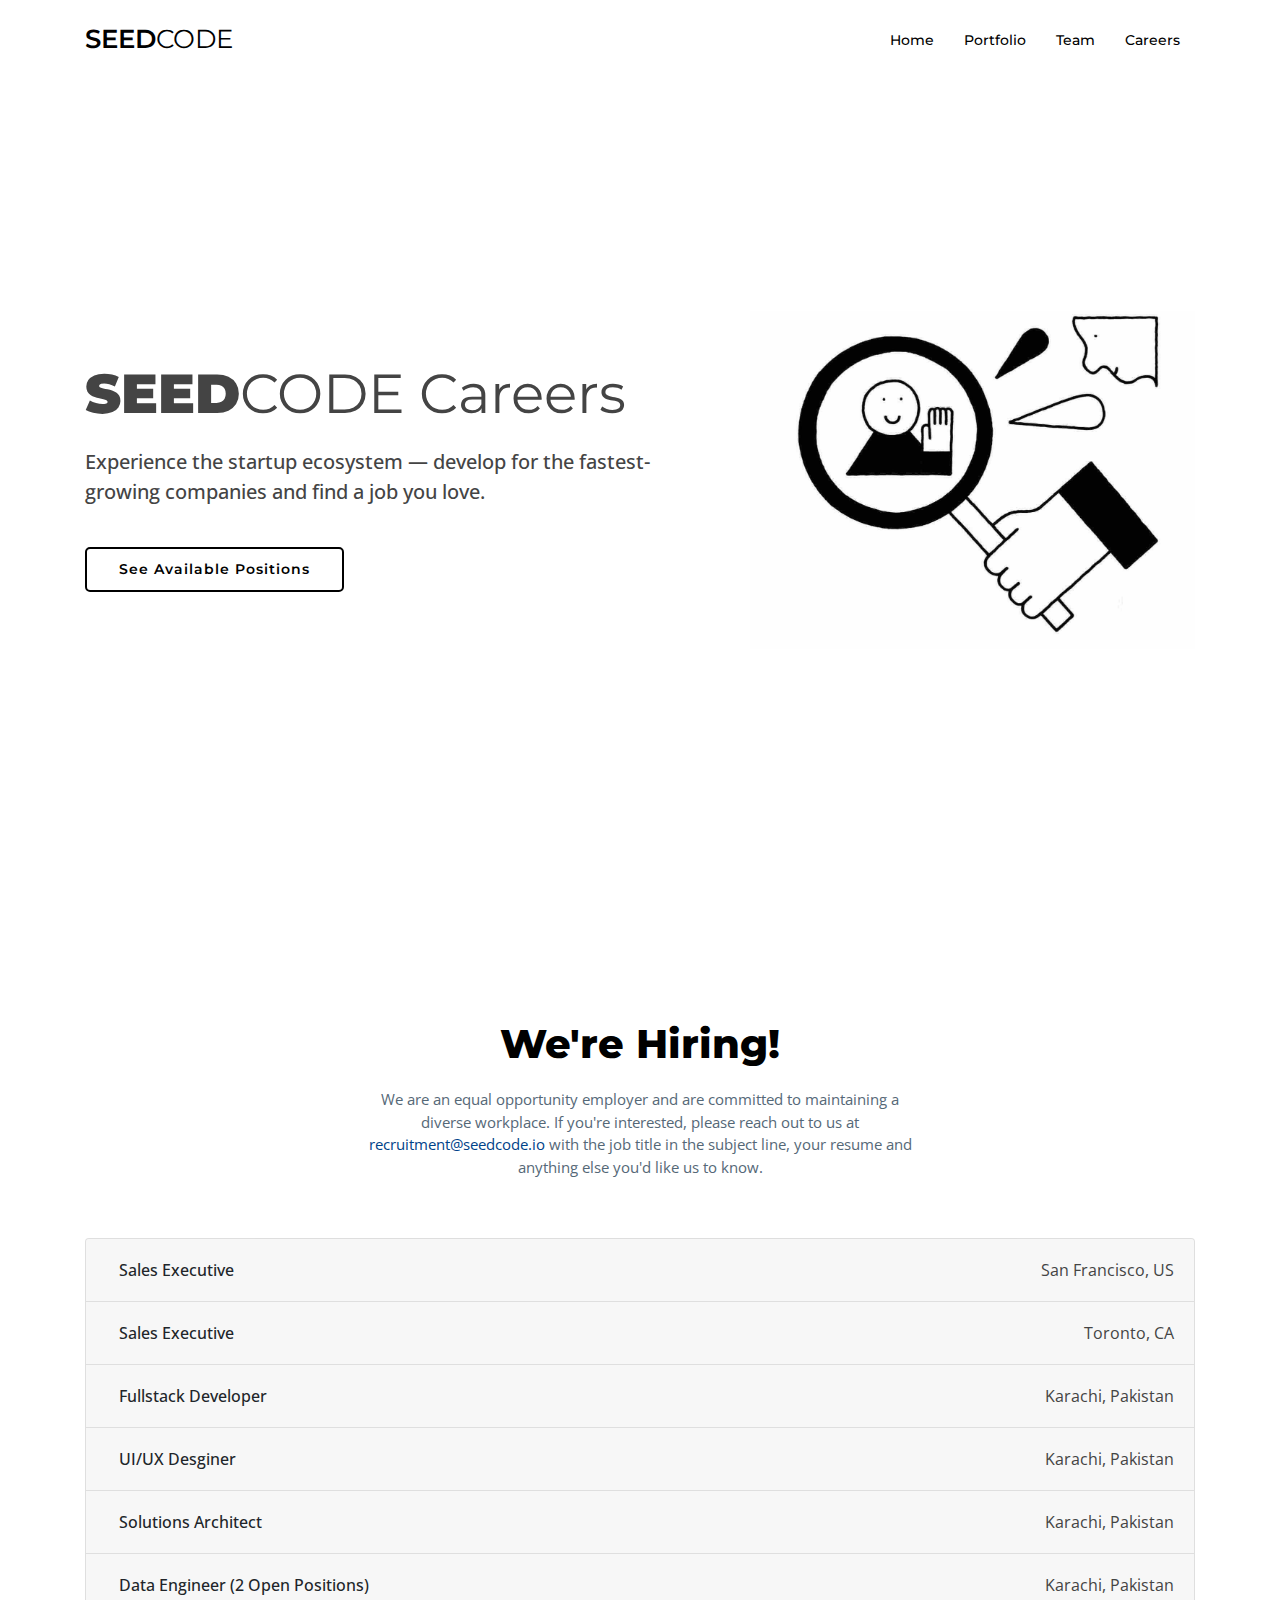
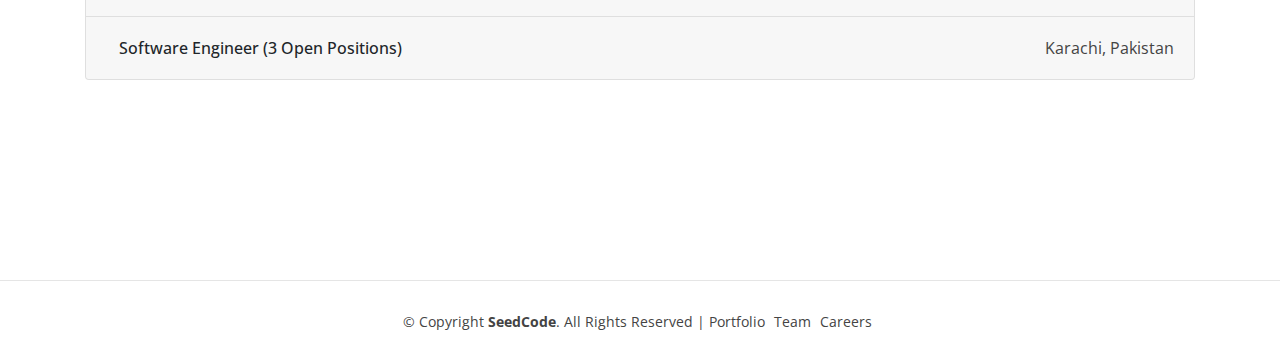
==== careers.html @ 5e0aa7c3 "html extensions" ====
<!DOCTYPE html>
<html lang="en">

<head>
    <meta charset="utf-8">
    <title>SeedCode - Software Development, Mobile, DevOps</title>
    <meta content="width=device-width, initial-scale=1.0" name="viewport">
    <meta content="Software Development, Mobile, DevOps" name="keywords">
    <meta content="Software Development, Mobile, DevOps" name="description">

    <!-- Favicons -->
    <!-- <link href="img/favicon.png" rel="icon"> -->
    <link href="img/apple-touch-icon.png" rel="apple-touch-icon">

    <!-- Google Fonts -->
    <link href="https://fonts.googleapis.com/css?family=Open+Sans:300,300i,400,400i,700,700i|Montserrat:300,400,500,700"
        rel="stylesheet">

    <!-- Bootstrap CSS File -->
    <link href="lib/bootstrap/css/bootstrap.min.css" rel="stylesheet">

    <!-- Libraries CSS Files -->
    <link href="lib/font-awesome/css/font-awesome.min.css" rel="stylesheet">
    <link href="lib/animate/animate.min.css" rel="stylesheet">
    <link href="lib/ionicons/css/ionicons.min.css" rel="stylesheet">
    <link href="lib/owlcarousel/assets/owl.carousel.min.css" rel="stylesheet">
    <link href="lib/lightbox/css/lightbox.min.css" rel="stylesheet">


    <!-- Main Stylesheet File -->
    <link href="css/style.css" rel="stylesheet">
</head>

<body>

    <!--==========================
  Header
  ============================-->
    <header id="header" class="fixy">
        <div class=" container">

            <div class="logo float-left">
                <!-- Uncomment below if you prefer to use an image logo -->
                <h1 class="text-light"><a href="/"><span>SEED<span class="sp">CODE</a></h1>
            </div>

            <nav class="main-nav float-right d-none d-lg-block">
                <ul>
                    <li class="active"><a href="/">Home</a></li>
                    <li><a href="/#portfolio">Portfolio</a></li>
                    <li><a href="/#team">Team</a></li>
                    <li><a href="https://seedcode.io/careers">Careers</a></li>
                </ul>
            </nav><!-- .main-nav -->

        </div>
    </header><!-- #header -->

    <section id="sub-intro" class="d-flex align-items-center">
        <div class="container">
            <div class="row" style="margin-top: -100px;">
                <div class="col-lg-7 order-2 order-lg-1  sub-intro-info">
                    <h2>SEED<span style="font-weight: 400">CODE Careers</h2>
                    <p>Experience the startup ecosystem — develop for the fastest-growing companies and find a
                        job you love.</p>
                    <div>
                        <a href="#positions" class="btn-main scrollto">See Available Positions</a>
                    </div>
                </div>
                <div class="col-lg-5 order-1 order-lg-2 sub-intro-img">
                    <img src="img/about-img.jpg" class="img-fluid" alt="">
                </div>
            </div>
    </section><!-- #intro -->

    <section id="positions">
        <div class="container">
            <header class="section-header">
                <h3>We're Hiring!</h3>
                <P> We are an equal opportunity employer and are committed to maintaining a diverse workplace.
                    If you're interested, please reach out to us at <a
                        href="mailto:recruitment@seedcode.io">recruitment@seedcode.io</a> with the job title in the
                    subject line, your resume and
                    anything else you'd like us to know.</P>
            </header>
            <div class="accordion" id="accordionExample">
                <div class="card">
                    <div class="card-header" id="headingThree">
                        <div class="spread">
                            <button class="btn collapsed" type="button" data-toggle="collapse" style="font-weight: 500;"
                                data-target="#collapse0" aria-expanded="false" aria-controls="collapse0">
                                Sales Executive
                            </button>
                            <span>San Francisco, US</span>
                        </div>
                    </div>
                    <div id="collapse0" class="collapse" aria-labelledby="heading0" data-parent="#accordionExample">
                        <div class="card-body p-5">
                            <p>
                                We're looking for a Sales Executives who will participate in key aspects of the sales
                                cycle, including generating leads, driving opportunities and managing prospect
                                relationships. This position requires an entrepreneurial mindset to identify and reach
                                prospects. Experience selling B2B services is important. The self-motivated individual
                                will have an understanding and experience with Consultative Selling.
                            </p>
                            <h6>Qualification</h6>
                            <ul class="details_list">
                                <li>2-5 years sales experience selling b2b technology services a must</li>
                                <li>Has experience selling outsourced software development</li>
                                <li>Has had experience selling IT staff augmentation for software development</li>
                                <li>Strong network of CXO’s within territory with proven ability to close enterprise
                                    accounts</li>
                                <li>Should be a motivated self-starter capable of hunting and closing opportunities</li>
                                <li>Ability to manage solution sales in a consultative manner</li>
                                <li>Successful sales track record with the ability to provide documented results</li>
                                <li>BS/BA and demonstrated direct sales proficiency</li>
                                <li>Travel as needed and typically only for large prospects that are well qualified
                                    (averages less than 25% currently)</li>
                                <li>GREAT attitude</li>
                                <li>Excellent communication skills verbal and written – experience creating tailored
                                    client proposals</li>
                            </ul>
                        </div>
                    </div>
                </div>
                <div class="card">
                    <div class="card-header" id="headingThree">
                        <div class="spread">
                            <button class="btn collapsed" type="button" data-toggle="collapse" style="font-weight: 500;"
                                data-target="#collapse01" aria-expanded="false" aria-controls="collapse01">
                                Sales Executive
                            </button>
                            <span>Toronto, CA</span>
                        </div>
                    </div>
                    <div id="collapse01" class="collapse" aria-labelledby="heading01" data-parent="#accordionExample">
                        <div class="card-body p-5">
                            <p>
                                We're looking for a Sales Executives who will participate in key aspects of the sales
                                cycle, including generating leads, driving opportunities and managing prospect
                                relationships. This position requires an entrepreneurial mindset to identify and reach
                                prospects. Experience selling B2B services is important. The self-motivated individual
                                will have an understanding and experience with Consultative Selling.
                            </p>
                            <h6>Qualification</h6>
                            <ul class="details_list">
                                <li>2-5 years sales experience selling b2b technology services a must</li>
                                <li>Has experience selling outsourced software development</li>
                                <li>Has had experience selling IT staff augmentation for software development</li>
                                <li>Strong network of CXO’s within territory with proven ability to close enterprise
                                    accounts</li>
                                <li>Should be a motivated self-starter capable of hunting and closing opportunities</li>
                                <li>Ability to manage solution sales in a consultative manner</li>
                                <li>Successful sales track record with the ability to provide documented results</li>
                                <li>BS/BA and demonstrated direct sales proficiency</li>
                                <li>Travel as needed and typically only for large prospects that are well qualified
                                    (averages less than 25% currently)</li>
                                <li>GREAT attitude</li>
                                <li>Excellent communication skills verbal and written – experience creating tailored
                                    client proposals</li>
                            </ul>
                        </div>
                    </div>
                </div>
                <div class="card">
                    <div class="card-header" id="headingThree">
                        <div class="spread">
                            <button class="btn collapsed" type="button" data-toggle="collapse" style="font-weight: 500;"
                                data-target="#collapseOne" aria-expanded="false" aria-controls="collapseOne">
                                Fullstack Developer
                            </button>
                            <span>Karachi, Pakistan</span>
                        </div>
                    </div>
                    <div id="collapseOne" class="collapse" aria-labelledby="headingPe" data-parent="#accordionExample">
                        <div class="card-body p-5">
                            <h6>Education</h6>
                            <ul>
                                <li>Bachelor’s degree or higher in Computer
                                    Engineering, Computer Science or related field.</li>
                            </ul>
                            <h6>Skills & Experience</h6>
                            <ul class="details_list">
                                <li>Experience in Software and System Architecture design</li>
                                <li>Hands-on experience with web development in any of the following languages: Python,
                                    Go, C#, JavaScript (Node, Angular)</li>
                                <li>Experience with back-end development and relational databases (Postgres, MySQL,
                                    Oracle, etc.)</li>
                                <li>Experience with open source technologies and NoSQL DB technology such as Couchbase,
                                    Elasticsearch, RabbitMQ, MongoDB, Cassandra, Redis, etc.</li>
                                <li>Proven ability with cloud technologies such as Amazon Web Services (not just EC2)
                                    and/or Azure.</li>
                                <li>Ability to work with Project Managers to develop task-level project plans and
                                    proposals</li>
                                <li>Ability to develop secure solutions and knowledge of industry best practices
                                    regarding information security</li>
                                <li>Excellent oral and written communication</li>
                                <li>Self-motivation and the ability to work under minimal supervision</li>
                                <li>Strong understanding of cross-browser compatibility and limitation issues</li>
                                <li>Experience with Modern UI Frameworks (e.g. React, Vue, Angular) and Flux UI
                                    architecture</li>
                                <li>Experience with cloud provider services and container technologies (e.g. AWS, MS
                                    Azure, Chef, Docker, Google App Engine)</li>
                                <li>Working knowledge of Web Services and RESTful architecture</li>
                                <li>Experience working on teams using agile development techniques</li>
                            </ul>
                        </div>
                    </div>
                </div>
                <div class="card">
                    <div class="card-header" id="headingThree">
                        <div class="spread">
                            <button class="btn collapsed" type="button" data-toggle="collapse" style="font-weight: 500;"
                                data-target="#collapse2" aria-expanded="false" aria-controls="collapse2">
                                UI/UX Desginer
                            </button>
                            <span>Karachi, Pakistan</span>
                        </div>
                    </div>
                    <div id="collapse2" class="collapse" aria-labelledby="heading2" data-parent="#accordionExample">
                        <div class="card-body p-5">

                            <h6>Qualifications</h6>
                            <ul>
                                <li>Two (2+) years previous experience in UI, engineering, UX, programming, or related
                                    position.</li>
                                <li>Demonstrated ability to clearly and effectively communicate design processes, ideas,
                                    and solutions to teams and clients.</li>
                                <li>Demonstrated ability to work effectively in a team setting including synthesizing
                                    abstract ideas into concrete designs.</li>
                                <li>Demonstrated ability to work with clients to understand detailed requirements and
                                    design complete user experiences that meet client needs and vision.</li>
                                <li>Demonstrated ability to iterate designs and solutions efficiently and intelligently.
                                </li>

                                <li>Experience working in an agile/scrum development process.</li>
                                <li>Demonstrated computer skills; HTML, CSS, JavaScript, IT, and programming
                                    troubleshooting.</li>
                                <li>Demonstrated experience using wire-framing tools, storyboards and user flows.
                                </li>
                                <li>Demonstrated experience in using UX design best practices to design solutions
                                    across multiple platforms (desktop, tablet, phone, ar, vr etc.).</li>
                                <li>In-depth understanding of the latest UI/UX design and technology trends and
                                    their role in a commercial environment.</li>
                                <li>Demonstrated ability to multitask, prioritize, and manage time efficiently</li>
                                <li>Demonstrated verbal and written communication skills</li>
                            </ul>
                        </div>
                    </div>
                </div>
                <div class="card">
                    <div class="card-header" id="headingThree">
                        <div class="spread">
                            <button class="btn collapsed" type="button" data-toggle="collapse" style="font-weight: 500;"
                                data-target="#collapseThree" aria-expanded="false" aria-controls="collapseThree">
                                Solutions Architect
                            </button>
                            <span>Karachi, Pakistan</span>
                        </div>
                    </div>
                    <div id="collapseThree" class="collapse" aria-labelledby="headingThree"
                        data-parent="#accordionExample">
                        <div class="card-body p-5">
                            <p> We're looking for a candidate with 5 or more years of experience in successfully driving
                                software development activities, architecting
                                and creating technical specifications, technical leadership and mentoring. Our ideal
                                candidate will be
                                skilled at working in Agile environments with off-shore and
                                cross-functional teams, is dedicated to customer satisfaction, has high-energy with a
                                positive attitude, and is proactive, organized, and detail-oriented.</p>
                            <h6>Education</h6>
                            <ul>
                                <li>Bachelor’s’ degree or higher in Computer
                                    Engineering, Computer Science or related field.</li>
                            </ul>
                            <h6>Skills & Experience</h6>
                            <ul>
                                <li>Strong skill sets in Software or System Architecture design</li>
                                <li>Hands-on experience with software development in one or more of the following
                                    languages: Python, Java, Go, C#, JavaScript/Typescript (Node/Angular)</li>
                                <li>Experience with back-end development and relational databases (Postgres, MySQL,
                                    Oracle, Sql Server, etc.)</li>
                                <li>Experience in open source technologies and NoSQL DB technology such as MongoDB,
                                    Couchbase, Elasticsearch, RabbitMQ, Cassandra, Redis, etc.</li>
                                <li>Understanding of tiered architectures, Service Orientation and Microservices</li>
                                <li>Professional or personal experience with public cloud providers (Amazon Web Service,
                                    Microsoft Azure, Google Cloud Platform)</li>
                                <li>Experience with creating and integrating well documented web services (SOAP or
                                    REST).</li>
                                <li>Strong knowledge of application-profiling and performance-tuning</li>
                                <li>Experience and understanding of Agile and Scrum process and concepts</li>
                                <li>Ability to estimate software development effort given a set of requirements and
                                    assumptions</li>
                                <li>Ability to work with Project Managers to technical implementation plans</li>
                                <li>Ability to develop secure solutions and knowledge of industry best practices
                                    regarding information security</li>
                                <li>Excellent oral and written communication skills</li>
                            </ul>
                        </div>
                    </div>
                </div>
                <div class="card">
                    <div class="card-header" id="headingThree">
                        <div class="spread">
                            <button class="btn collapsed" type="button" data-toggle="collapse" style="font-weight: 500;"
                                data-target="#collapse4" aria-expanded="false" aria-controls="collapse4">
                                Data Engineer (2 Open Positions)
                            </button>
                            <span>Karachi, Pakistan</span>
                        </div>
                    </div>
                    <div id="collapse4" class="collapse" aria-labelledby="heading4" data-parent="#accordionExample">
                        <div class="card-body p-5">
                            <h6>Education</h6>
                            <ul>
                                <li>Bachelor’s degree or higher in Data Science, Computer
                                    Engineering, Computer Science or related field.</li>
                            </ul>
                            <h6>Skills & Experience</h6>
                            <ul>
                                <li>Good communication skills</li>
                                <li>Experience with Apache Hadoop, Hive, Spark, Airflow, Sqoop, Snowflake, Apache Livy,
                                    Delta Lake</li>
                                <li>Experience with streaming technologies such as kafka</li>
                                <li>Experience of working with programming languages like Scala, Java, SQL, Python, R
                                    etc.</li>
                                <li>Experience with IAC and automation frameworks such as Terraform, Ansible, Jenkins
                                    and Packer</li>
                                <li>Ability to dig deeper into the issues of the production critical systems and provide
                                    permanent fixes for the system</li>
                                <li>Experience in managing data in relational databases and developing ETL pipelines
                                </li>
                                <li>Exposure to enterprise level service such as Cloudera, Databricks, AWS, etc</li>
                                <li>Exposure to AWS data services and technologies such as EC2, EMR, Kinesis, Lambda,
                                    DynamoDB are nice to have</li>
                            </ul>
                        </div>
                    </div>
                </div>
                <div class="card">
                    <div class="card-header" id="headingThree">
                        <div class="spread">
                            <button class="btn collapsed" type="button" data-toggle="collapse" style="font-weight: 500;"
                                data-target="#collapse5" aria-expanded="false" aria-controls="collapse5">
                                Software Engineer (3 Open Positions)
                            </button>
                            <span>Karachi, Pakistan</span>
                        </div>
                    </div>
                    <div id="collapse5" class="collapse" aria-labelledby="heading5" data-parent="#accordionExample">
                        <div class="card-body p-5">
                            <h6>Education</h6>
                            <ul>
                                <li>Bachelor’s degree or higher in Computer
                                    Engineering, Computer Science or related field.</li>
                            </ul>
                            <h6>Skills & Experience</h6>
                            <ul>
                                <li>Extensive expertise in Java, C/C++ or GoLang </li>
                                <li>Strong concepts of TCP/IP</li>
                                <li>Experience with distributed systems</li>
                                <li>Experience with one or more technologies such as Node.js, Python, Java, Scala,
                                    GoLang will be a plus</li>
                                <li>Knowledge or work experience with cloud provider services and container technologies
                                    (AWS, MA Azure, Chef, Docker, Google App Engine)</li>
                                <li>Proficiency with Git</li>
                                <li>Must have worked on multi-threading models</li>
                                <li>Ability to work with Project Managers to develop task-level project plans and
                                    proposals</li>
                                <li>Knowledge of industry best practices regarding information security</li>
                                <li>Excellent oral and written communication</li>
                                <li>Implementing digital platforms across various processes of an organization</li>
                                <li>Prior experience working in an Agile environment</li>
                                <li>Bachelor’s degree or higher in Computer Engineering or Computer Science (equivalent
                                    in experience is considered)</li>
                            </ul>
                        </div>
                    </div>
                </div>
            </div>
        </div>
    </section>

    <footer id="footer">

        <div class="container">
            <div class="copyright">
                &copy; Copyright <strong>SeedCode</strong>. All Rights Reserved |
                <a class="footer-a" href="index.html#portfolio">Portfolio</a>
                <a class="footer-a" href="index.html#team">Team</a>
                <a class="footer-a" href="careers.html">Careers</a>
            </div>

        </div>
    </footer><!-- #footer -->

    <a href="#" class="back-to-top"><i class="fa fa-chevron-up"></i></a>

    <!-- Uncomment below i you want to use a preloader -->
    <!-- <div id="preloader"></div> -->

    <!-- JavaScript Libraries -->
    <script src="lib/jquery/jquery.min.js"></script>
    <script src="lib/jquery/jquery-migrate.min.js"></script>
    <script src="lib/bootstrap/js/bootstrap.bundle.min.js"></script>
    <script src="lib/easing/easing.min.js"></script>
    <script src="lib/mobile-nav/mobile-nav.js"></script>
    <script src="lib/wow/wow.min.js"></script>
    <script src="lib/waypoints/waypoints.min.js"></script>
    <script src="lib/counterup/counterup.min.js"></script>
    <script src="lib/owlcarousel/owl.carousel.min.js"></script>
    <script src="lib/isotope/isotope.pkgd.min.js"></script>
    <script src="lib/lightbox/js/lightbox.min.js"></script>
    <!-- Contact Form JavaScript File -->
    <script src="contactform/contactform.js"></script>

    <!-- Template Main Javascript File -->
    <script src="js/main.js"></script>

</body>

</html>
---- css/style.css ----
/*
  Theme Name: NewBiz
  Theme URL: https://bootstrapmade.com/newbiz-bootstrap-business-template/
  Author: BootstrapMade.com
  License: https://bootstrapmade.com/license/
*/

/*--------------------------------------------------------------
# General
--------------------------------------------------------------*/

body {
  background: #fff;
  color: #444;
  font-family: "Open Sans", sans-serif;
}

a {
  color: #004289;
  transition: 0.5s;
}

a:hover,
a:active,
a:focus {
  outline: none;
  text-decoration: none;
}

p {
  padding: 0;
  margin: 0 0 30px 0;
}

h1,
h2,
h3,
h4,
h5 {
  font-family: "Montserrat", sans-serif;
  font-weight: 400;
  margin: 0 0 20px 0;
  padding: 0;
}

h6 {
  font-family: "Montserrat", sans-serif;
  font-weight: 500;
  margin: 0 0 10px 0;
  padding: 0;
}

ul {
  font-family: "Montserrat", sans-serif;
}

/* Back to top button */

.back-to-top {
  position: fixed;
  display: none;
  background: #000;
  color: #fff;
  width: 44px;
  height: 44px;
  text-align: center;
  line-height: 1;
  font-size: 16px;
  border-radius: 50%;
  right: 15px;
  bottom: 15px;
  transition: background 0.5s;
  z-index: 11;
}


.back-to-top i {
  padding-top: 12px;
  color: #fff;
}

/* Prelaoder */

#preloader {
  position: fixed;
  top: 0;
  left: 0;
  right: 0;
  bottom: 0;
  z-index: 9999;
  overflow: hidden;
  background: #fff;
}

#preloader:before {
  content: "";
  position: fixed;
  top: calc(50% - 30px);
  left: calc(50% - 30px);
  border: 6px solid #f2f2f2;
  border-top: 6px solid #000;
  border-radius: 50%;
  width: 60px;
  height: 60px;
  -webkit-animation: animate-preloader 1s linear infinite;
  animation: animate-preloader 1s linear infinite;
}

@-webkit-keyframes animate-preloader {
  0% {
    -webkit-transform: rotate(0deg);
    transform: rotate(0deg);
  }

  100% {
    -webkit-transform: rotate(360deg);
    transform: rotate(360deg);
  }
}

@keyframes animate-preloader {
  0% {
    -webkit-transform: rotate(0deg);
    transform: rotate(0deg);
  }

  100% {
    -webkit-transform: rotate(360deg);
    transform: rotate(360deg);
  }
}

/*--------------------------------------------------------------
# Header
--------------------------------------------------------------*/

#header {
  height: 80px;
  transition: all 0.5s;
  z-index: 997;
  transition: all 0.5s;
  padding: 20px 0;
  background: #fff;
}

#header.header-scrolled,
#header.header-pages {
  height: 60px;
  padding: 10px 0;
  box-shadow: 0px 0px 30px rgba(127, 137, 161, 0.3);
}

#header .logo h1 {
  font-size: 26px;
  margin: 0;
  padding: 0;
  line-height: 1;
  font-weight: 600;
  text-transform: uppercase;
}

#header .logo h1 .sp {
  line-height: 1;
  font-weight: 400;
  text-transform: uppercase;
}

#header .logo h1 a,
#header .logo h1 a:hover {
  color: #000;
  text-decoration: none;
}

#header .logo img {
  padding: 0;
  margin: 7px 0;
  max-height: 26px;
}

.main-pages {
  margin-top: 60px;
}

/*--------------------------------------------------------------
# Intro Section
--------------------------------------------------------------*/

#intro {
  width: 100%;
  height: 100vh;
  display: flex;
  /* justify-content: center; */
  align-items: center;
}


#intro .intro-info {
  text-align: center;
  width: 100%;
}

#intro .intro-info h2 {
  margin-bottom: 20px;
  font-size: 55px;
  font-weight: 900;
}

#intro .intro-info p {
  margin-bottom: 40px;
  font-size: 20px;
  font-weight: 500;
}

/* Subpage Intro */

#sub-intro {
  width: 100%;
  height: 100vh;
}


#sub-intro .sub-intro-info {
  padding-top: 50px;
}

@media (max-width: 992px) {
  #sub-intro .sub-intro-info {
    text-align: center;
  }
}

#sub-intro .sub-intro-info h2 {
  margin-bottom: 20px;
  font-size: 55px;
  font-weight: 900;
}

#sub-intro .sub-intro-info p {
  margin-bottom: 40px;
  font-size: 20px;
  font-weight: 500;
}



.btn-main{
  font-family: "Montserrat", sans-serif;
  font-size: 14px;
  font-weight: 600;
  letter-spacing: 1px;
  display: inline-block;
  padding: 10px 32px;
  border-radius: 5px;
  transition: 0.5s;
  margin: 0 20px 20px 0;
  color: #fff;
  background: white;
  border: 2px solid #000;
  color: #000;
}

.btn-main:hover {
  background: #000000;
  border-color: #000;
  color: white;
}


/*--------------------------------------------------------------
# Navigation Menu
--------------------------------------------------------------*/

/* Desktop Navigation */

.main-nav {
  /* Drop Down */
  /* Deep Drop Down */
}

.main-nav,
.main-nav * {
  margin: 0;
  padding: 0;
  list-style: none;
  
}

.main-nav > ul > li {
  position: relative;
  white-space: nowrap;
  float: left;
}

.main-nav a {
  display: block;
  position: relative;
  color: #000;
  padding: 10px 15px;
  transition: 0.3s;
  font-size: 14px;
  font-family: "Montserrat", sans-serif;
  font-weight: 500;
}

.main-nav a:hover,
.main-nav li:hover > a {
  color: #03a827;
  text-decoration: none;
}

.main-nav .drop-down ul {
  display: block;
  position: absolute;
  left: 0;
  top: calc(100% + 30px);
  z-index: 99;
  opacity: 0;
  visibility: hidden;
  padding: 10px 0;
  background: #fff;
  box-shadow: 0px 0px 30px rgba(127, 137, 161, 0.25);
  transition: ease all 0.3s;
}

.main-nav .drop-down:hover > ul {
  opacity: 1;
  top: 100%;
  visibility: visible;
}

.main-nav .drop-down li {
  min-width: 180px;
  position: relative;
}

.main-nav .drop-down ul a {
  padding: 10px 20px;
  font-size: 13px;
  color: #03a827;
}

.main-nav .drop-down ul a:hover,
.main-nav .drop-down ul .active > a,
.main-nav .drop-down ul li:hover > a {
  color: #000;
}

.main-nav .drop-down > a:after {
  content: "\f107";
  font-family: FontAwesome;
  padding-left: 10px;
}

.main-nav .drop-down .drop-down ul {
  top: 0;
  left: calc(100% - 30px);
}

.main-nav .drop-down .drop-down:hover > ul {
  opacity: 1;
  top: 0;
  left: 100%;
}

.main-nav .drop-down .drop-down > a {
  padding-right: 35px;
}

.main-nav .drop-down .drop-down > a:after {
  content: "\f105";
  position: absolute;
  right: 15px;
}

/* Mobile Navigation */

.mobile-nav {
  position: fixed;
  top: 0;
  bottom: 0;
  z-index: 9999;
  overflow-y: auto;
  left: -260px;
  width: 260px;
  padding-top: 18px;
  background: rgba(0, 0, 0, 0.6);
  transition: 0.4s;
}

.mobile-nav * {
  margin: 0;
  padding: 0;
  list-style: none;
}

.mobile-nav a {
  display: block;
  position: relative;
  color: #fff;
  padding: 10px 20px;
  font-weight: 500;
}

.mobile-nav a:hover,
.mobile-nav li:hover > a {
  color: #09c532;
  text-decoration: none;
}

.mobile-nav .drop-down > a:after {
  content: "\f078";
  font-family: FontAwesome;
  padding-left: 10px;
  position: absolute;
  right: 15px;
}

.mobile-nav .active.drop-down > a:after {
  content: "\f077";
}

.mobile-nav .drop-down > a {
  padding-right: 35px;
}

.mobile-nav .drop-down ul {
  display: none;
  overflow: hidden;
}

.mobile-nav .drop-down li {
  padding-left: 20px;
}

.mobile-nav-toggle {
  position: fixed;
  right: 0;
  top: 0;
  z-index: 9998;
  border: 0;
  background: none;
  font-size: 24px;
  transition: all 0.4s;
  outline: none !important;
  line-height: 1;
  cursor: pointer;
  text-align: right;
}

.mobile-nav-toggle i {
  margin: 18px 18px 0 0;
  color: #000;
}

.mobile-nav-overly {
  width: 100%;
  height: 100%;
  z-index: 9997;
  top: 0;
  left: 0;
  position: fixed;
  background: rgba(0, 0, 0, 0.2);
  overflow: hidden;
  display: none;
}

.mobile-nav-active {
  overflow: hidden;
}

.mobile-nav-active .mobile-nav {
  left: 0;
}

.mobile-nav-active .mobile-nav-toggle i {
  color: #fff;
}

/*--------------------------------------------------------------
# Sections
--------------------------------------------------------------*/

/* Sections Header
--------------------------------*/

.section-header h3 {
  font-size: 40px;
  color: #000;
  text-align: center;
  font-weight: 800;
  position: relative;
}

.section-header p {
  text-align: center;
  margin: auto;
  font-size: 15px;
  padding-bottom: 60px;
  color: #556877;
  width: 50%;
}

/* Section with background
--------------------------------*/

.section-bg {
  background: #ecf5ff;
}

/* Positions Section
--------------------------------*/
.spread {
  display: flex;
  justify-content: space-between;
  align-items: center;
}

#positions {
  background: #fff;
  padding: 40px 0;
  min-height: 100vh;
}

/* About Us Section
--------------------------------*/


#about {
  background: #fff;
  padding: 60px 0;
  min-height: 100vh;
}

#about .about-container .background {
  margin: 20px 0;
}

#about .about-container .content {
  background: #fff;
}

#about .about-container .title {
  color: #333;
  font-weight: 700;
  font-size: 32px;
}

#about .about-container p {
  line-height: 26px;
}

#about .about-container p:last-child {
  margin-bottom: 0;
}

#about .about-container .icon-box {
  background: #fff;
  background-size: cover;
  padding: 0 0 30px 0;
}

#about .about-container .icon-box .icon {
  float: left;
  background: #fff;
  width: 64px;
  height: 64px;
  display: -webkit-box;
  display: -webkit-flex;
  display: -ms-flexbox;
  display: flex;
  -webkit-box-pack: center;
  -webkit-justify-content: center;
  -ms-flex-pack: center;
  justify-content: center;
  -webkit-box-align: center;
  -webkit-align-items: center;
  -ms-flex-align: center;
  align-items: center;
  -webkit-box-orient: vertical;
  -webkit-box-direction: normal;
  -webkit-flex-direction: column;
  -ms-flex-direction: column;
  flex-direction: column;
  text-align: center;
  border-radius: 50%;
  border: 2px solid #000;
  transition: all 0.3s ease-in-out;
}

#about .about-container .icon-box .icon i {
  color: #000;
  font-size: 24px;
}

#about .about-container .icon-box:hover .icon {
  background: #000;
}

#about .about-container .icon-box:hover .icon i {
  color: #fff;
}

#about .about-container .icon-box .title {
  margin-left: 80px;
  font-weight: 600;
  margin-bottom: 5px;
  font-size: 18px;
}

#about .about-container .icon-box .title a {
  color: #283d50;
}

#about .about-container .icon-box .description {
  margin-left: 80px;
  line-height: 24px;
  font-size: 14px;
}

#about .about-extra {
  padding-top: 60px;
}

#about .about-extra h4 {
  font-weight: 600;
  font-size: 24px;
}

/* Services Section
--------------------------------*/

#services {
  padding: 60px 0 40px 0;
  box-shadow: inset 0px 0px 12px 0px rgba(0, 0, 0, 0.1);
}

#services .box {
  padding: 30px;
  position: relative;
  overflow: hidden;
  border-radius: 10px;
  margin: 0 10px 40px 10px;
  background: #fff;
  box-shadow: 0 10px 29px 0 rgba(68, 88, 144, 0.1);
  transition: all 0.3s ease-in-out;
}

#services .box:hover {
  -webkit-transform: translateY(-5px);
  transform: translateY(-5px);
}

#services .icon {
  position: absolute;
  left: -10px;
  top: calc(50% - 32px);
}

#services .icon i {
  font-size: 64px;
  line-height: 1;
  transition: 0.5s;
}

#services .title {
  margin-left: 40px;
  font-weight: 700;
  margin-bottom: 15px;
  font-size: 18px;
}

#services .title a {
  color: #111;
}

#services .box:hover .title a {
  color: #000;
}

#services .description {
  font-size: 14px;
  margin-left: 40px;
  line-height: 24px;
  margin-bottom: 0;
}



.counters {
  padding-top: 20px;
  padding-bottom: 60px;
}

.counters span {
  font-family: "Montserrat", sans-serif;
  font-weight: bold;
  font-size: 48px;
  display: block;
  color: #000;
}

.counters p {
  padding: 0;
  margin: 0 0 20px 0;
  font-family: "Montserrat", sans-serif;
  font-size: 14px;
  color: #000;
}

/* Portfolio Section
--------------------------------*/

#portfolio {
  padding: 60px 0;
  box-shadow: 0px 0px 12px 0px rgba(0, 0, 0, 0.1);
  color: white;
  background: #000;
}

#portfolio h3 {
  color: white;
}

#portfolio #portfolio-flters {
  padding: 0;
  margin: 50px 0;
  list-style: none;
  text-align: center;
}

#portfolio #portfolio-flters li {
  cursor: pointer;
  margin: 15px 15px 15px 0;
  display: inline-block;
  padding: 6px 20px;
  font-size: 14px;
  line-height: 20px;
  color: white;
  border-radius: 50px;
  text-transform: uppercase;
  margin-bottom: 5px;
  transition: all 0.3s ease-in-out;
}

#portfolio #portfolio-flters li:hover,
#portfolio #portfolio-flters li.filter-active {
  color: #00d32e
}

#portfolio #portfolio-flters li:last-child {
  margin-right: 0;
}

#portfolio .portfolio-item {
  position: relative;
  overflow: hidden;
  margin-bottom: 30px;
}

#portfolio .portfolio-item .portfolio-wrap {
  overflow: hidden;
  position: relative;
  border-radius: 6px;
  margin: 0;
}

#portfolio .portfolio-item .portfolio-wrap:hover img {
  opacity: 0.4;
  transition: 0.3s;
}

#portfolio .portfolio-item .portfolio-wrap .portfolio-info {
  position: absolute;
  top: 0;
  right: 0;
  bottom: 0;
  left: 0;
  display: -webkit-box;
  display: -webkit-flex;
  display: -ms-flexbox;
  display: flex;
  -webkit-box-pack: center;
  -webkit-justify-content: center;
  -ms-flex-pack: center;
  justify-content: center;
  -webkit-box-align: center;
  -webkit-align-items: center;
  -ms-flex-align: center;
  align-items: center;
  -webkit-box-orient: vertical;
  -webkit-box-direction: normal;
  -webkit-flex-direction: column;
  -ms-flex-direction: column;
  flex-direction: column;
  text-align: center;
  opacity: 0;
  transition: 0.2s linear;
}

#portfolio .portfolio-item .portfolio-wrap .portfolio-info h4 {
  font-size: 22px;
  line-height: 1px;
  font-weight: 700;
  margin-bottom: 14px;
  padding-bottom: 0;
}

#portfolio .portfolio-item .portfolio-wrap .portfolio-info h4 a {
  color: #fff;
}

#portfolio .portfolio-item .portfolio-wrap .portfolio-info h4 a:hover {
  color: #03a827;
}

#portfolio .portfolio-item .portfolio-wrap .portfolio-info p {
  padding: 0;
  margin: 0;
  color: #000;
  font-weight: 500;
  font-size: 14px;
  text-transform: uppercase;
}

#portfolio .portfolio-item .portfolio-wrap .portfolio-info .link-preview,
#portfolio .portfolio-item .portfolio-wrap .portfolio-info .link-details {
  display: inline-block;
  line-height: 1;
  text-align: center;
  width: 36px;
  height: 36px;
  background: #000;
  border-radius: 50%;
  margin: 10px 4px 0 4px;
}

#portfolio .portfolio-item .portfolio-wrap .portfolio-info .link-preview i,
#portfolio .portfolio-item .portfolio-wrap .portfolio-info .link-details i {
  padding-top: 6px;
  font-size: 22px;
  color: #fff;
}

#portfolio .portfolio-item .portfolio-wrap .portfolio-info .link-preview:hover,
#portfolio .portfolio-item .portfolio-wrap .portfolio-info .link-details:hover {
  background: #000;
}

#portfolio .portfolio-item .portfolio-wrap .portfolio-info .link-preview:hover i,
#portfolio .portfolio-item .portfolio-wrap .portfolio-info .link-details:hover i {
  color: #03a827;
}

#portfolio .portfolio-item .portfolio-wrap:hover {
  background: #000;
}

#portfolio .portfolio-item .portfolio-wrap:hover .portfolio-info {
  opacity: 1;
}



/* Team Section
--------------------------------*/

#team {
  background: #fff;
  padding: 60px 0;
  /* box-shadow: 0px 0px 12px 0px rgba(0, 0, 0, 0.1); */
}

#team .member {
  text-align: center;
  margin-bottom: 20px;
}

#team .member .member-info {
}

#team .member .member-info-content {
  margin-top: 15px;
  transition: margin 0.2s;
}
#team .member img {
  border-radius: 50%;
}


#team .member h4 {
  font-weight: 700;
  margin-bottom: 2px;
  font-size: 18px;
}

#team .member span {
  font-style: italic;
  display: block;
  font-size: 13px;
}

#team .member .social {
  margin-top: 5px;
}

#team .member .social a {
  transition: none;
  color: black;
  transition: all .3s;
}

#team .member .social a:hover {
  color: #03a827;
}

#team .member .social i {
  font-size: 18px;
  margin: 0 2px;
}

/* Clients Section
--------------------------------*/

#clients {
  padding: 60px 0;
  box-shadow: inset 0px 0px 12px 0px rgba(0, 0, 0, 0.1);
}

#clients .clients-wrap {
  border-top: 1px solid #d6eaff;
  border-left: 1px solid #d6eaff;
  margin-bottom: 30px;
}

#clients .client-logo {
  padding: 64px;
  display: -webkit-box;
  display: -webkit-flex;
  display: -ms-flexbox;
  display: flex;
  -webkit-box-pack: center;
  -webkit-justify-content: center;
  -ms-flex-pack: center;
  justify-content: center;
  -webkit-box-align: center;
  -webkit-align-items: center;
  -ms-flex-align: center;
  align-items: center;
  border-right: 1px solid #d6eaff;
  border-bottom: 1px solid #d6eaff;
  overflow: hidden;
  background: #fff;
  height: 160px;
}

#clients .client-logo:hover img {
  -webkit-transform: scale(1.2);
  transform: scale(1.2);
}

#clients img {
  transition: all 0.4s ease-in-out;
}

/* Contact Section
--------------------------------*/

#contact {
  box-shadow: 0px 0px 12px 0px rgba(0, 0, 0, 0.1);
  padding: 60px 0;
  overflow: hidden;
}

#contact .section-header {
  padding-bottom: 30px;
}

#contact .contact-about h3 {
  font-size: 36px;
  margin: 0 0 10px 0;
  padding: 0;
  line-height: 1;
  font-family: "Montserrat", sans-serif;
  font-weight: 300;
  letter-spacing: 3px;
  text-transform: uppercase;
  color: #000;
}

#contact .contact-about p {
  font-size: 14px;
  line-height: 24px;
  font-family: "Montserrat", sans-serif;
  color: #888;
}

#contact .social-links {
  padding-bottom: 20px;
}

#contact .social-links a {
  font-size: 18px;
  display: inline-block;
  background: #fff;
  color: #000;
  line-height: 1;
  padding: 8px 0;
  margin-right: 4px;
  border-radius: 50%;
  text-align: center;
  width: 36px;
  height: 36px;
  transition: 0.3s;
  border: 1px solid #000;
}

#contact .social-links a:hover {
  background: #000;
  color: #fff;
}

#contact .info {
  color: #283d50;
}

#contact .info i {
  font-size: 32px;
  color: #000;
  float: left;
  line-height: 1;
}

#contact .info p {
  padding: 0 0 10px 36px;
  line-height: 28px;
  font-size: 14px;
}

#contact .form #sendmessage {
  color: #000;
  border: 1px solid #000;
  display: none;
  text-align: center;
  padding: 15px;
  font-weight: 600;
  margin-bottom: 15px;
}

#contact .form #errormessage {
  color: red;
  display: none;
  border: 1px solid red;
  text-align: center;
  padding: 15px;
  font-weight: 600;
  margin-bottom: 15px;
}

#contact .form #sendmessage.show,
#contact .form #errormessage.show,
#contact .form .show {
  display: block;
}

#contact .form .validation {
  color: red;
  display: none;
  margin: 0 0 20px;
  font-weight: 400;
  font-size: 13px;
}

#contact .form input,
#contact .form textarea {
  border-radius: 0;
  box-shadow: none;
  font-size: 14px;
}

#contact .form button[type="submit"] {
  background: #000;
  border: 0;
  border-radius: 20px;
  padding: 8px 30px;
  color: #fff;
  transition: 0.3s;
}

#contact .form button[type="submit"]:hover {
  background: #0067d5;
  cursor: pointer;
}

/*--------------------------------------------------------------
# Footer
--------------------------------------------------------------*/

#footer {
  padding: 0 0 30px 0;
  font-size: 14px;
  border-top: 1px solid rgba(0, 0, 0, 0.1);
}

#footer .footer-top {
  background: #004a99;
  padding: 60px 0 30px 0;
}

#footer .footer-top .footer-info {
  margin-bottom: 30px;
}

#footer .footer-top .footer-info h3 {
  font-size: 34px;
  margin: 0 0 20px 0;
  padding: 2px 0 2px 0;
  line-height: 1;
  font-family: "Montserrat", sans-serif;
  color: #fff;
  font-weight: 400;
  letter-spacing: 3px;
  text-transform: uppercase;
}

#footer .footer-top .footer-info p {
  font-size: 13px;
  line-height: 24px;
  margin-bottom: 0;
  font-family: "Montserrat", sans-serif;
  color: #ecf5ff;
}

#footer .footer-top .social-links a {
  font-size: 18px;
  display: inline-block;
  background: #000;
  color: #fff;
  line-height: 1;
  padding: 8px 0;
  margin-right: 4px;
  border-radius: 50%;
  text-align: center;
  width: 36px;
  height: 36px;
  transition: 0.3s;
}

#footer .footer-top .social-links a:hover {
  background: #0067d5;
  color: #fff;
}

#footer .footer-top h4 {
  font-size: 14px;
  font-weight: bold;
  color: #fff;
  text-transform: uppercase;
  position: relative;
  padding-bottom: 10px;
}

#footer .footer-top .footer-links {
  margin-bottom: 30px;
}

#footer .footer-top .footer-links ul {
  list-style: none;
  padding: 0;
  margin: 0;
}

#footer .footer-top .footer-links ul li {
  padding: 8px 0;
}

#footer .footer-top .footer-links ul li:first-child {
  padding-top: 0;
}

#footer .footer-top .footer-links ul a {
  color: #ecf5ff;
}

#footer .footer-top .footer-links ul a:hover {
  color: #74b5fc;
}

#footer .footer-top .footer-contact {
  margin-bottom: 30px;
}

#footer .footer-top .footer-contact p {
  line-height: 26px;
}

#footer .footer-top .footer-newsletter {
  margin-bottom: 30px;
}

#footer .footer-top .footer-newsletter input[type="email"] {
  border: 0;
  padding: 6px 8px;
  width: 65%;
}

#footer .footer-top .footer-newsletter input[type="submit"] {
  background: #000;
  border: 0;
  width: 35%;
  padding: 6px 0;
  text-align: center;
  color: #fff;
  transition: 0.3s;
  cursor: pointer;
}

#footer .footer-top .footer-newsletter input[type="submit"]:hover {
  background: #0062cc;
}

#footer .copyright {
  text-align: center;
  padding-top: 30px;
}

.footer-a {
  color: #444;
  margin-right: 5px;
}

.footer-a:hover {
  color: #444;
  text-decoration: underline;
}

#footer .credits {
  text-align: center;
  font-size: 13px;
  color: #f1f7ff;
}

#footer .credits a {
  color: #bfddfe;
}

#footer .credits a:hover {
  color: #f1f7ff;
}

/*--------------------------------------------------------------
# Responsive Media Queries
--------------------------------------------------------------*/

@media (min-width: 992px) {
  #testimonials .testimonial-item p {
    width: 80%;
  }
  #intro .intro-info {
    margin-top: -125px;
  }
  #header .logo h1 {
    line-height: 1.5 !important; 
  }

  #intro .intro-info h2 {
    padding: 0 15%;
  }
  
  #intro .intro-info p {
    padding: 0 20%;
  }


}

@media (max-width: 991px) {
  #header {
    height: 60px;
    padding: 10px 0;
  }

  #header .logo h1 {
    font-size: 20px;
    padding: 12px 0;
  }

  .fixy{
    position: fixed;
    top: 0;
    left: 0;
    right: 0;
  }

  */

  #intro .intro-img {
    width: 80%;
    float: none;
    margin: 0 auto 25px auto;
  }

  #intro .intro-info {
    width: 80%;
    float: none;
    margin: auto;
    text-align: center;
  }

}

@media (max-width: 768px) {
  .back-to-top {
    bottom: 15px;
  }
}

@media (max-width: 767px) {
  #intro .intro-info {
    width: 100%;
  }

  #intro .intro-info h2, #sub-intro .sub-intro-info h2 {
    font-size: 35px;
    margin-bottom: 30px;
  }

  .section-header p {
    width: 100%;
  }
}

@media (max-width: 574px) {
  #intro {
    padding: 100px 0 20px 0;
  }
}
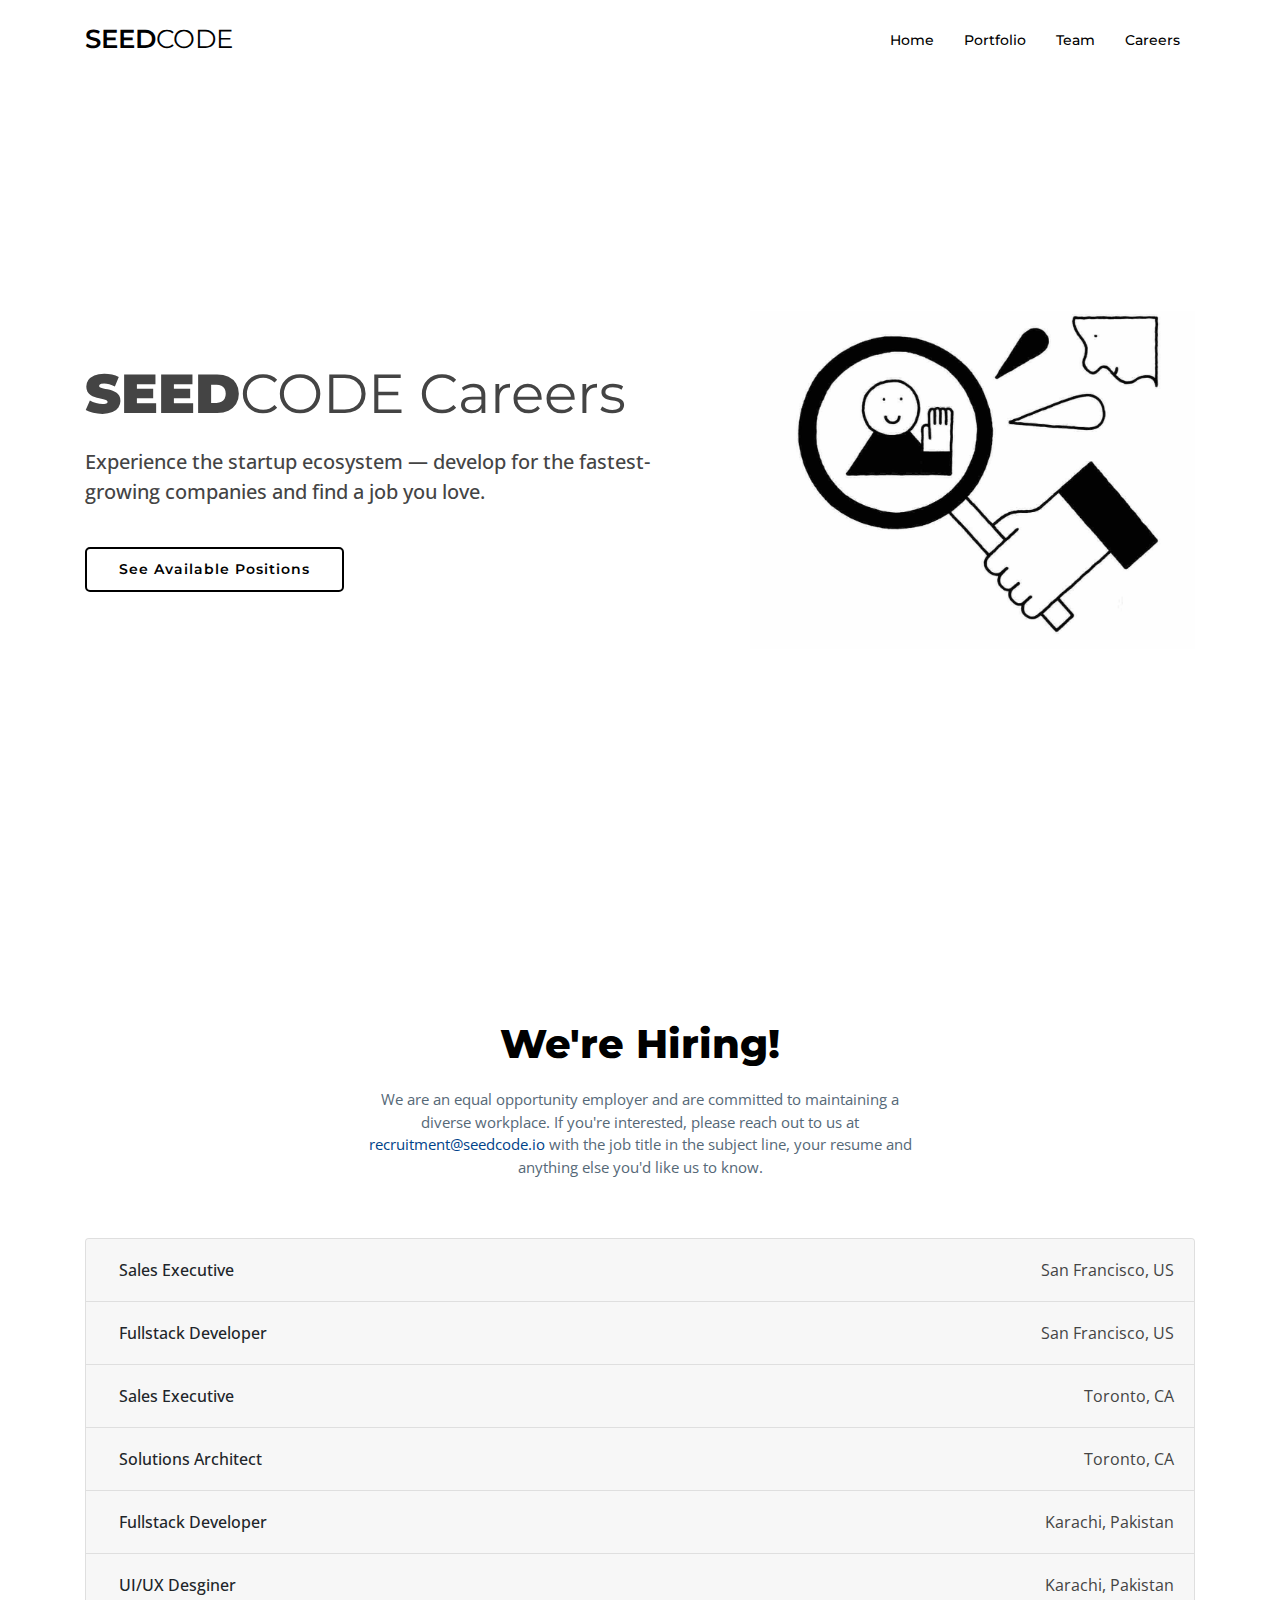
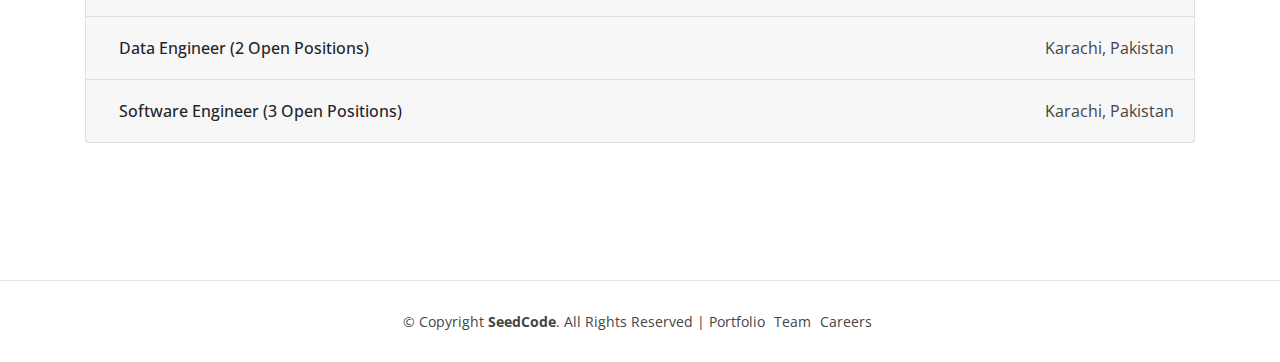
==== commit 74ecb312: "new job listings" ====
--- a/careers.html
+++ b/careers.html
@@ -127,49 +127,10 @@
                     <div class="card-header" id="headingThree">
                         <div class="spread">
                             <button class="btn collapsed" type="button" data-toggle="collapse" style="font-weight: 500;"
-                                data-target="#collapse01" aria-expanded="false" aria-controls="collapse01">
-                                Sales Executive
-                            </button>
-                            <span>Toronto, CA</span>
-                        </div>
-                    </div>
-                    <div id="collapse01" class="collapse" aria-labelledby="heading01" data-parent="#accordionExample">
-                        <div class="card-body p-5">
-                            <p>
-                                We're looking for a Sales Executives who will participate in key aspects of the sales
-                                cycle, including generating leads, driving opportunities and managing prospect
-                                relationships. This position requires an entrepreneurial mindset to identify and reach
-                                prospects. Experience selling B2B services is important. The self-motivated individual
-                                will have an understanding and experience with Consultative Selling.
-                            </p>
-                            <h6>Qualification</h6>
-                            <ul class="details_list">
-                                <li>2-5 years sales experience selling b2b technology services a must</li>
-                                <li>Has experience selling outsourced software development</li>
-                                <li>Has had experience selling IT staff augmentation for software development</li>
-                                <li>Strong network of CXO’s within territory with proven ability to close enterprise
-                                    accounts</li>
-                                <li>Should be a motivated self-starter capable of hunting and closing opportunities</li>
-                                <li>Ability to manage solution sales in a consultative manner</li>
-                                <li>Successful sales track record with the ability to provide documented results</li>
-                                <li>BS/BA and demonstrated direct sales proficiency</li>
-                                <li>Travel as needed and typically only for large prospects that are well qualified
-                                    (averages less than 25% currently)</li>
-                                <li>GREAT attitude</li>
-                                <li>Excellent communication skills verbal and written – experience creating tailored
-                                    client proposals</li>
-                            </ul>
-                        </div>
-                    </div>
-                </div>
-                <div class="card">
-                    <div class="card-header" id="headingThree">
-                        <div class="spread">
-                            <button class="btn collapsed" type="button" data-toggle="collapse" style="font-weight: 500;"
                                 data-target="#collapseOne" aria-expanded="false" aria-controls="collapseOne">
                                 Fullstack Developer
                             </button>
-                            <span>Karachi, Pakistan</span>
+                            <span>San Francisco, US</span>
                         </div>
                     </div>
                     <div id="collapseOne" class="collapse" aria-labelledby="headingPe" data-parent="#accordionExample">
@@ -211,39 +172,37 @@
                     <div class="card-header" id="headingThree">
                         <div class="spread">
                             <button class="btn collapsed" type="button" data-toggle="collapse" style="font-weight: 500;"
-                                data-target="#collapse2" aria-expanded="false" aria-controls="collapse2">
-                                UI/UX Desginer
-                            </button>
-                            <span>Karachi, Pakistan</span>
-                        </div>
-                    </div>
-                    <div id="collapse2" class="collapse" aria-labelledby="heading2" data-parent="#accordionExample">
-                        <div class="card-body p-5">
-
-                            <h6>Qualifications</h6>
-                            <ul>
-                                <li>Two (2+) years previous experience in UI, engineering, UX, programming, or related
-                                    position.</li>
-                                <li>Demonstrated ability to clearly and effectively communicate design processes, ideas,
-                                    and solutions to teams and clients.</li>
-                                <li>Demonstrated ability to work effectively in a team setting including synthesizing
-                                    abstract ideas into concrete designs.</li>
-                                <li>Demonstrated ability to work with clients to understand detailed requirements and
-                                    design complete user experiences that meet client needs and vision.</li>
-                                <li>Demonstrated ability to iterate designs and solutions efficiently and intelligently.
-                                </li>
-
-                                <li>Experience working in an agile/scrum development process.</li>
-                                <li>Demonstrated computer skills; HTML, CSS, JavaScript, IT, and programming
-                                    troubleshooting.</li>
-                                <li>Demonstrated experience using wire-framing tools, storyboards and user flows.
-                                </li>
-                                <li>Demonstrated experience in using UX design best practices to design solutions
-                                    across multiple platforms (desktop, tablet, phone, ar, vr etc.).</li>
-                                <li>In-depth understanding of the latest UI/UX design and technology trends and
-                                    their role in a commercial environment.</li>
-                                <li>Demonstrated ability to multitask, prioritize, and manage time efficiently</li>
-                                <li>Demonstrated verbal and written communication skills</li>
+                                data-target="#collapse01" aria-expanded="false" aria-controls="collapse01">
+                                Sales Executive
+                            </button>
+                            <span>Toronto, CA</span>
+                        </div>
+                    </div>
+                    <div id="collapse01" class="collapse" aria-labelledby="heading01" data-parent="#accordionExample">
+                        <div class="card-body p-5">
+                            <p>
+                                We're looking for a Sales Executives who will participate in key aspects of the sales
+                                cycle, including generating leads, driving opportunities and managing prospect
+                                relationships. This position requires an entrepreneurial mindset to identify and reach
+                                prospects. Experience selling B2B services is important. The self-motivated individual
+                                will have an understanding and experience with Consultative Selling.
+                            </p>
+                            <h6>Qualification</h6>
+                            <ul class="details_list">
+                                <li>2-5 years sales experience selling b2b technology services a must</li>
+                                <li>Has experience selling outsourced software development</li>
+                                <li>Has had experience selling IT staff augmentation for software development</li>
+                                <li>Strong network of CXO’s within territory with proven ability to close enterprise
+                                    accounts</li>
+                                <li>Should be a motivated self-starter capable of hunting and closing opportunities</li>
+                                <li>Ability to manage solution sales in a consultative manner</li>
+                                <li>Successful sales track record with the ability to provide documented results</li>
+                                <li>BS/BA and demonstrated direct sales proficiency</li>
+                                <li>Travel as needed and typically only for large prospects that are well qualified
+                                    (averages less than 25% currently)</li>
+                                <li>GREAT attitude</li>
+                                <li>Excellent communication skills verbal and written – experience creating tailored
+                                    client proposals</li>
                             </ul>
                         </div>
                     </div>
@@ -255,7 +214,7 @@
                                 data-target="#collapseThree" aria-expanded="false" aria-controls="collapseThree">
                                 Solutions Architect
                             </button>
-                            <span>Karachi, Pakistan</span>
+                            <span>Toronto, CA</span>
                         </div>
                     </div>
                     <div id="collapseThree" class="collapse" aria-labelledby="headingThree"
@@ -303,6 +262,92 @@
                     <div class="card-header" id="headingThree">
                         <div class="spread">
                             <button class="btn collapsed" type="button" data-toggle="collapse" style="font-weight: 500;"
+                                data-target="#collapseOne" aria-expanded="false" aria-controls="collapseOne">
+                                Fullstack Developer
+                            </button>
+                            <span>Karachi, Pakistan</span>
+                        </div>
+                    </div>
+                    <div id="collapseOne" class="collapse" aria-labelledby="headingPe" data-parent="#accordionExample">
+                        <div class="card-body p-5">
+                            <h6>Education</h6>
+                            <ul>
+                                <li>Bachelor’s degree or higher in Computer
+                                    Engineering, Computer Science or related field.</li>
+                            </ul>
+                            <h6>Skills & Experience</h6>
+                            <ul class="details_list">
+                                <li>Experience in Software and System Architecture design</li>
+                                <li>Hands-on experience with web development in any of the following languages: Python,
+                                    Go, C#, JavaScript (Node, Angular)</li>
+                                <li>Experience with back-end development and relational databases (Postgres, MySQL,
+                                    Oracle, etc.)</li>
+                                <li>Experience with open source technologies and NoSQL DB technology such as Couchbase,
+                                    Elasticsearch, RabbitMQ, MongoDB, Cassandra, Redis, etc.</li>
+                                <li>Proven ability with cloud technologies such as Amazon Web Services (not just EC2)
+                                    and/or Azure.</li>
+                                <li>Ability to work with Project Managers to develop task-level project plans and
+                                    proposals</li>
+                                <li>Ability to develop secure solutions and knowledge of industry best practices
+                                    regarding information security</li>
+                                <li>Excellent oral and written communication</li>
+                                <li>Self-motivation and the ability to work under minimal supervision</li>
+                                <li>Strong understanding of cross-browser compatibility and limitation issues</li>
+                                <li>Experience with Modern UI Frameworks (e.g. React, Vue, Angular) and Flux UI
+                                    architecture</li>
+                                <li>Experience with cloud provider services and container technologies (e.g. AWS, MS
+                                    Azure, Chef, Docker, Google App Engine)</li>
+                                <li>Working knowledge of Web Services and RESTful architecture</li>
+                                <li>Experience working on teams using agile development techniques</li>
+                            </ul>
+                        </div>
+                    </div>
+                </div>
+                <div class="card">
+                    <div class="card-header" id="headingThree">
+                        <div class="spread">
+                            <button class="btn collapsed" type="button" data-toggle="collapse" style="font-weight: 500;"
+                                data-target="#collapse2" aria-expanded="false" aria-controls="collapse2">
+                                UI/UX Desginer
+                            </button>
+                            <span>Karachi, Pakistan</span>
+                        </div>
+                    </div>
+                    <div id="collapse2" class="collapse" aria-labelledby="heading2" data-parent="#accordionExample">
+                        <div class="card-body p-5">
+
+                            <h6>Qualifications</h6>
+                            <ul>
+                                <li>Two (2+) years previous experience in UI, engineering, UX, programming, or related
+                                    position.</li>
+                                <li>Demonstrated ability to clearly and effectively communicate design processes, ideas,
+                                    and solutions to teams and clients.</li>
+                                <li>Demonstrated ability to work effectively in a team setting including synthesizing
+                                    abstract ideas into concrete designs.</li>
+                                <li>Demonstrated ability to work with clients to understand detailed requirements and
+                                    design complete user experiences that meet client needs and vision.</li>
+                                <li>Demonstrated ability to iterate designs and solutions efficiently and intelligently.
+                                </li>
+
+                                <li>Experience working in an agile/scrum development process.</li>
+                                <li>Demonstrated computer skills; HTML, CSS, JavaScript, IT, and programming
+                                    troubleshooting.</li>
+                                <li>Demonstrated experience using wire-framing tools, storyboards and user flows.
+                                </li>
+                                <li>Demonstrated experience in using UX design best practices to design solutions
+                                    across multiple platforms (desktop, tablet, phone, ar, vr etc.).</li>
+                                <li>In-depth understanding of the latest UI/UX design and technology trends and
+                                    their role in a commercial environment.</li>
+                                <li>Demonstrated ability to multitask, prioritize, and manage time efficiently</li>
+                                <li>Demonstrated verbal and written communication skills</li>
+                            </ul>
+                        </div>
+                    </div>
+                </div>
+                <div class="card">
+                    <div class="card-header" id="headingThree">
+                        <div class="spread">
+                            <button class="btn collapsed" type="button" data-toggle="collapse" style="font-weight: 500;"
                                 data-target="#collapse4" aria-expanded="false" aria-controls="collapse4">
                                 Data Engineer (2 Open Positions)
                             </button>
--- a/css/style.css
+++ b/css/style.css
@@ -768,6 +768,22 @@
   opacity: 0.4;
   transition: 0.3s;
 }
+.portfolio-info p {
+  padding-top: 10px !important;
+}
+
+.preview-btn {
+  margin-top: 20px;
+  background-color: transparent;
+  color: white;
+  border-radius: 5px;
+  border: 1px solid white;
+}
+.preview-btn:hover {
+  background-color: #000;
+  border: 1px solid #000;
+  color: white;
+}
 
 #portfolio .portfolio-item .portfolio-wrap .portfolio-info {
   position: absolute;
@@ -775,24 +791,11 @@
   right: 0;
   bottom: 0;
   left: 0;
-  display: -webkit-box;
-  display: -webkit-flex;
-  display: -ms-flexbox;
-  display: flex;
-  -webkit-box-pack: center;
-  -webkit-justify-content: center;
-  -ms-flex-pack: center;
-  justify-content: center;
-  -webkit-box-align: center;
-  -webkit-align-items: center;
-  -ms-flex-align: center;
-  align-items: center;
-  -webkit-box-orient: vertical;
-  -webkit-box-direction: normal;
-  -webkit-flex-direction: column;
-  -ms-flex-direction: column;
-  flex-direction: column;
-  text-align: center;
+
+  padding: 30px;
+
+  
+  text-align: left;
   opacity: 0;
   transition: 0.2s linear;
 }
@@ -816,10 +819,10 @@
 #portfolio .portfolio-item .portfolio-wrap .portfolio-info p {
   padding: 0;
   margin: 0;
-  color: #000;
+  color: #fff;
   font-weight: 500;
   font-size: 14px;
-  text-transform: uppercase;
+  text-align: left;
 }
 
 #portfolio .portfolio-item .portfolio-wrap .portfolio-info .link-preview,
@@ -872,7 +875,7 @@
 
 #team .member {
   text-align: center;
-  margin-bottom: 20px;
+  margin: 20px 0;
 }
 
 #team .member .member-info {
@@ -884,6 +887,7 @@
 }
 #team .member img {
   border-radius: 50%;
+  width: 80%;
 }
 
 
@@ -896,6 +900,10 @@
 #team .member span {
   font-style: italic;
   display: block;
+  font-size: 13px;
+}
+#team .member p {
+  margin: 5px 0;
   font-size: 13px;
 }
 
